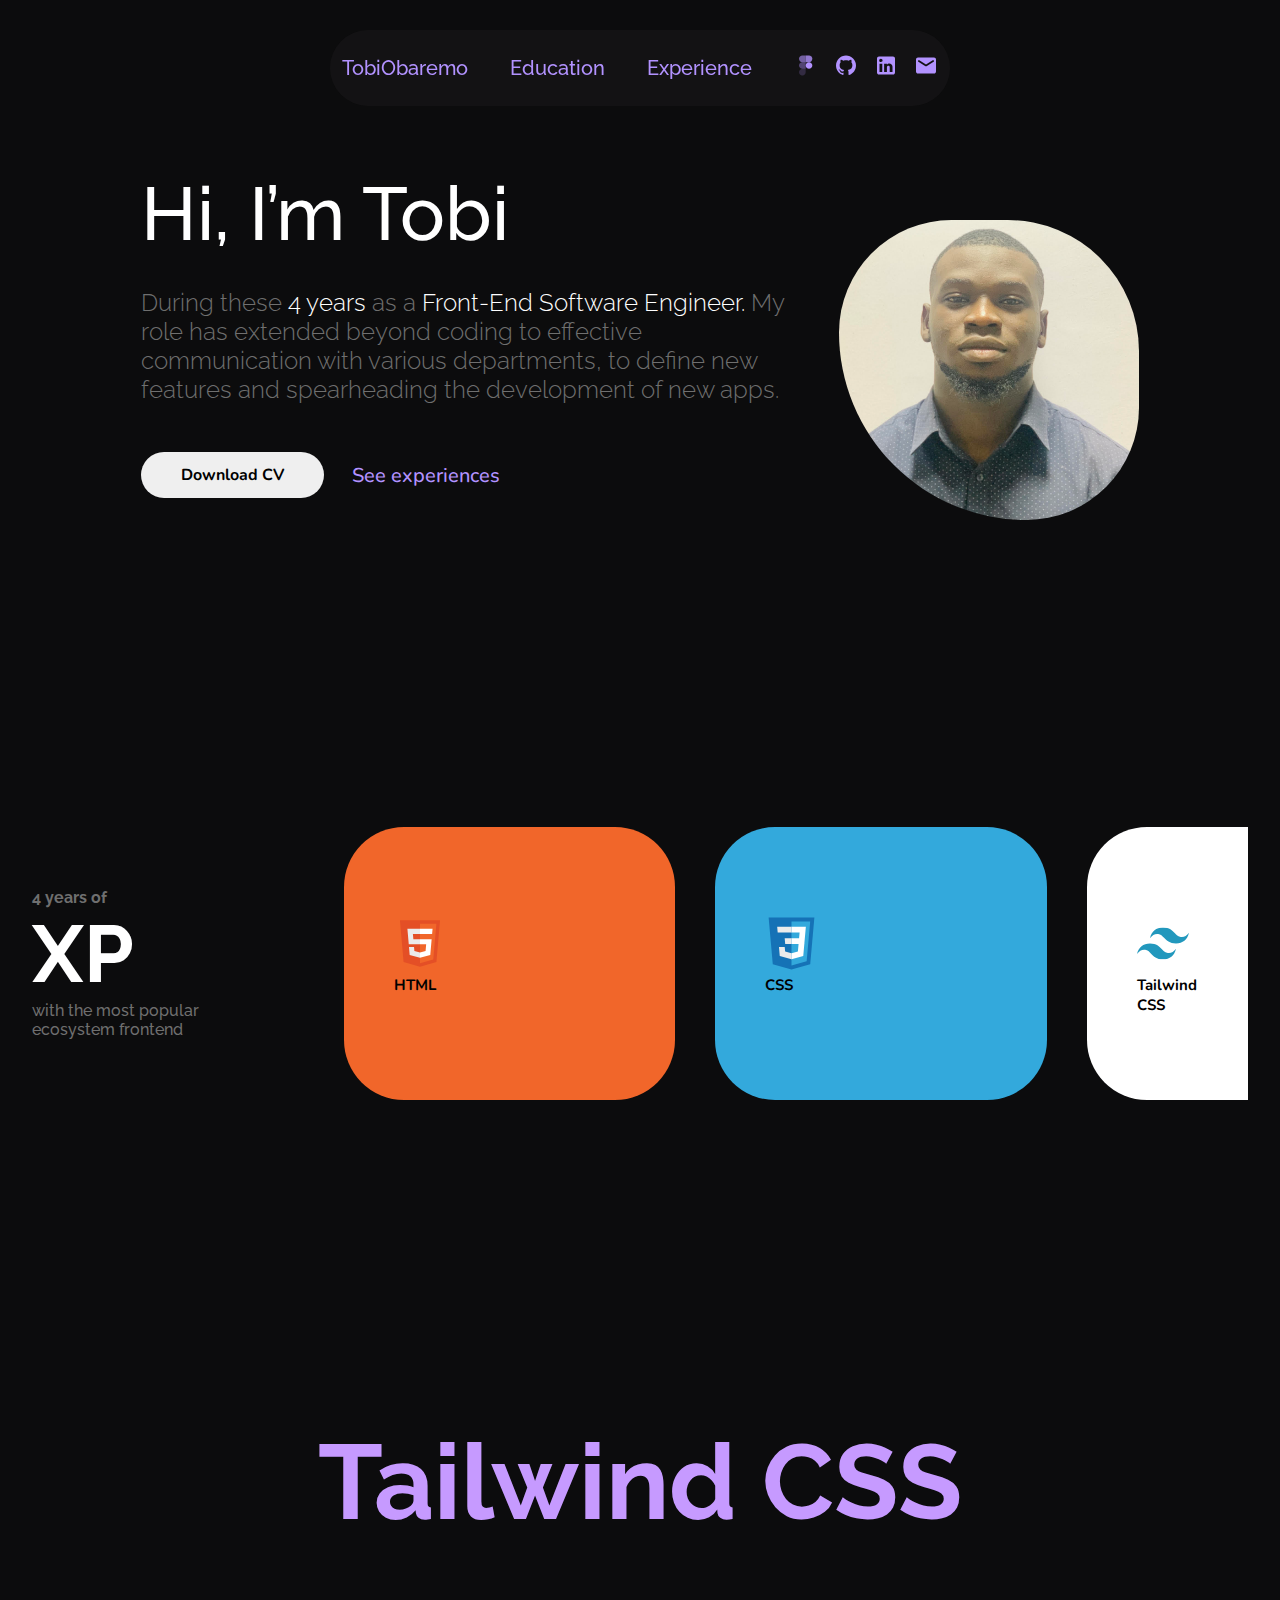
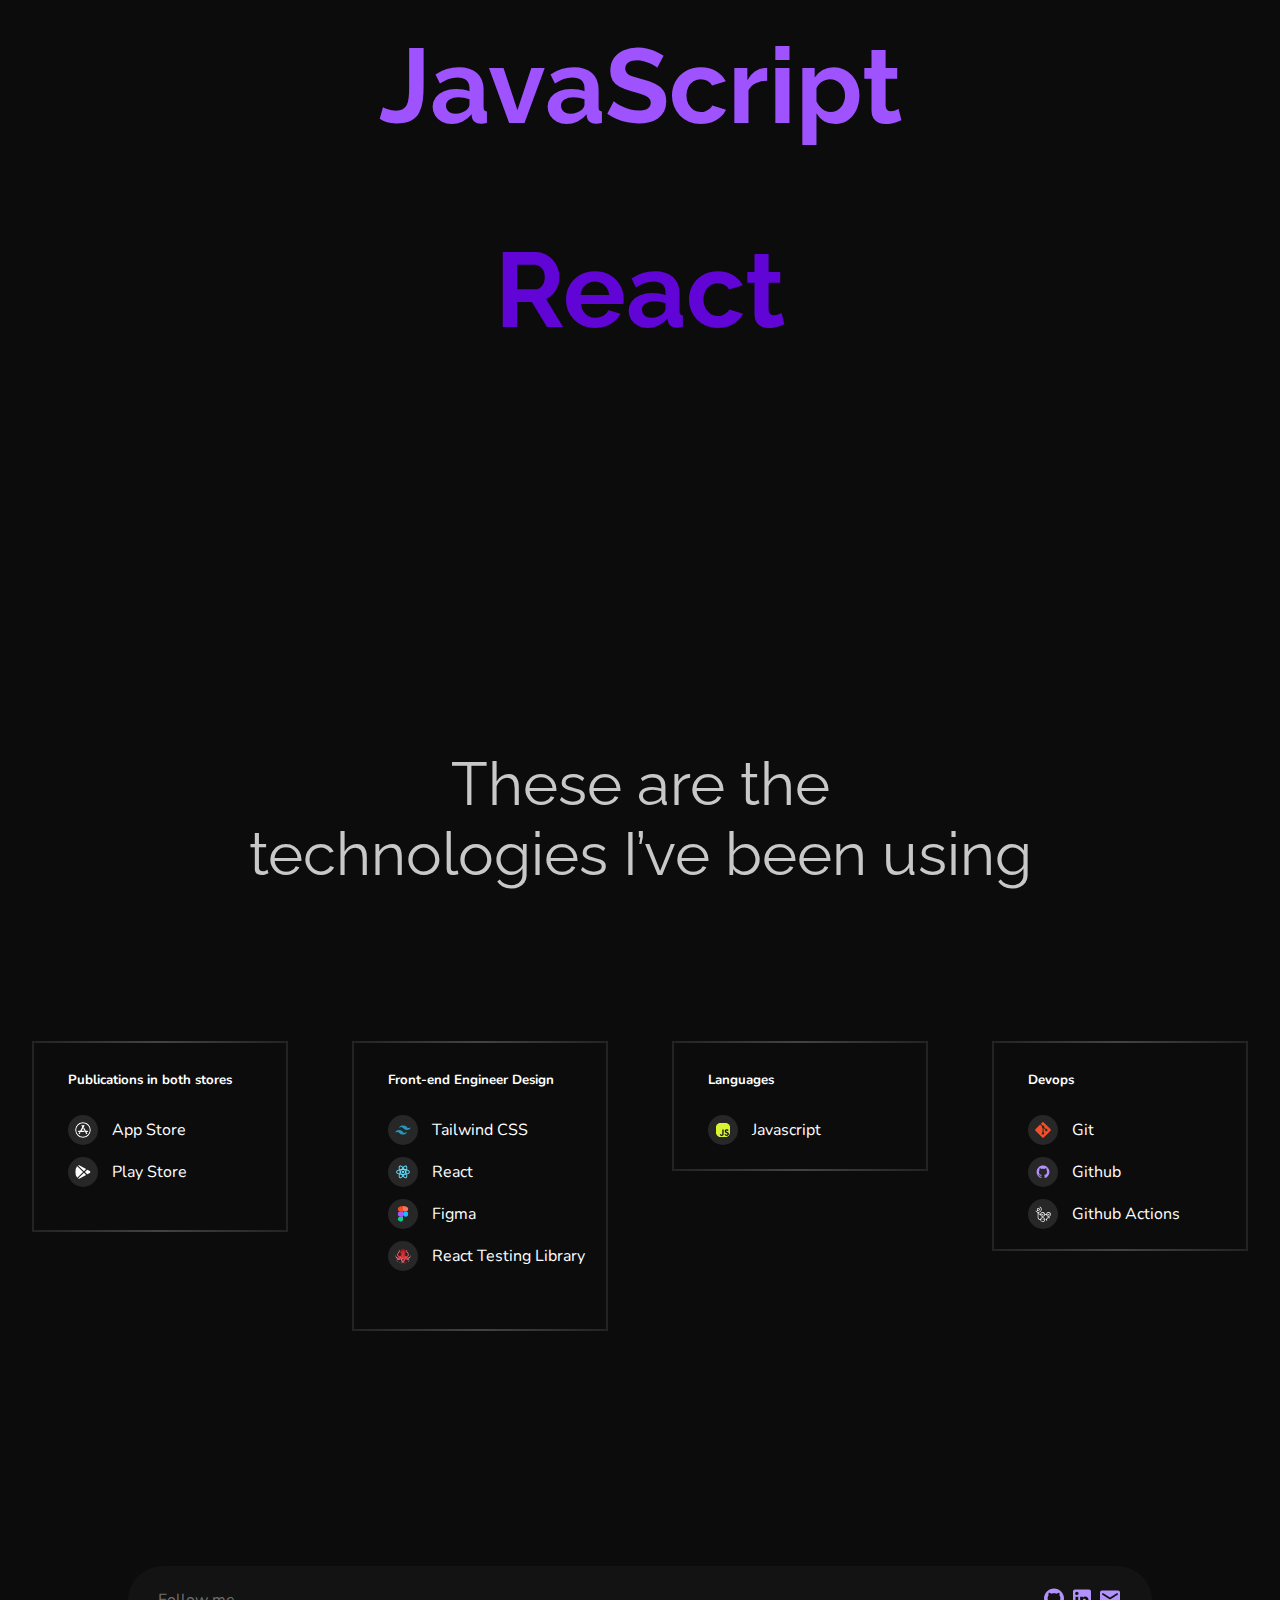
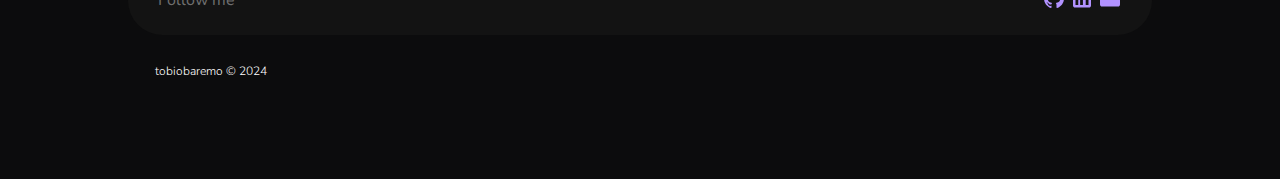
==== index.html @ 79f9483e "first commit" ====
<!DOCTYPE html>
<html lang="en">
  <head>
    <meta charset="UTF-8" />
    <meta name="viewport" content="width=device-width, initial-scale=1.0" />
    <link
      rel="stylesheet"
      href="https://cdnjs.cloudflare.com/ajax/libs/font-awesome/4.7.0/css/font-awesome.min.css"
    />
    <link rel="stylesheet" href="./css/index.css" />
    <link rel="icon" href="./assets/Icons/favwhite.ico">
    <title>Portfolio Website</title>
  </head>
  <body>
    <!-- header -->
    <header>
      <div class="navbar-container">
        <div class="nav-link-icon">
          <div class="nav-link">
            <a class="nav-anchor" href="./index.html">TobiObaremo</a>
            <a class="nav-anchor" href="./views/education.html">Education</a>
            <a class="nav-anchor" href="./views/experience.html">Experience</a>
          </div>

          <div class="icons">
            <a href="https://www.behance.net/tobiobaremo" target="_blank">
              <img class="svgs" src="./assets/Icons/figma.svg" alt="figma" />
            </a>
            <a href="https://github.com/olaoluwa-007" target="_blank">
              <img class="svgs" src="./assets/Icons/github.svg" alt="github" />
            </a>
            <a href="www.linkedin.com/in/tobi-obaremo-383ba5278" target="_blank">
              <img class="svgs" src="./assets/Icons/linkedin.svg" alt="linkedin" />
            </a>
            <a href="mailto:obaremooluwatobiloba@gmail.com" target="_blank">
              <img class="svgs" src="./assets/Icons/mail.svg" alt="mail" />
            </a>
          </div>
      </div>
    </header>

    <!-- Hero Section -->
    <section>
      <div class="hero-container">
        <div class="text-image">
          <div class="my-name">
            <h1 class="name">Hi, I’m Tobi</h1>
            <p class="self-introduction">
              During these <span>4 years</span> as a
              <span>Front-End Software Engineer.</span> My 
              role has extended beyond coding to effective 
              communication with various departments, to define new features
              and spearheading the development of new apps.
            </p>
            <div class="button-link">
              <button class="download-cv">Download CV</button>
              <a class="see-experience-link" href="./views/experience.html"
                >See experiences</a
              >
            </div>
          </div>

          <div class="image">
            <img class="myimg" src="./assets/Images/tobi.jpg" alt="Tobi Obaremo" />
          </div>
        </div>
      </div>  
    </section>

    <!-- Section 2 -->
    <section class="tools-container">
      <div class="text-tools">
        <div class="years-experience">
          <h4 class="experience">
            4 years of <br />
            <h2 class="xp">XP</h2>
            with the most popular ecosystem frontend
          </h4>
        </div>

        <div class="tools-icon">
          <aside>
            <div class="icon-box1">
              <img
                class="icon-tools1"
                src="./assets/Icons/html.svg"
                alt="HTML"
              />
              <h6 class="tool-text">HTML</h6>
            </div>

            <div class="icon-box2">
              <img
                class="icon-tools2"
                src="./assets/Icons/css3.svg"
                alt="CSS"
              />
              <h6 class="tool-text">CSS</h6>
            </div>

            <div class="icon-box3">
              <img class="icon-tools3" src="./assets/Icons/tailwindcss.svg" alt="Tailwind CSS"/>
              <h6 class="tool-text">Tailwind CSS</h6>
            </div>

            <div class="icon-box4">
              <img
                class="icon-tools4"
                src="./assets/Icons/javascript.svg"
                alt="javascript"
              />
              <h6 class="tool-text">JavaScript</h6>
            </div>
          </aside>
        </div>
      </div>
    </section>

    <!-- Section 3 -->
    <section>
      <!--the tjr stands for Tailwind-CSS, Javascript, React-->
      <div class="tjr-container">
        <div class="tjr">
          <h3 class="tc">Tailwind CSS</h3>
          <h3 class="js">JavaScript</h3>
          <h3 class="react">React</h3>
        </div>
      </div>
    </section>

    <!-- Section 4 -->
    <section>
      <div>
        <h4 class="tech-text">
          These are the
        </h4>
        <h4 class="tech-text">
          technologies I’ve been using
        </h4>
      </div>

      <div class="technology-container">
        <div class="box">
          <div class="publication">
            <h5>Publications in both stores</h5>
            <div class="pub-icon-text">
              <div class="icon-text-pair">
                <img
                  class="svg"
                  src="./assets/Icons/app-store.svg"
                  alt="App Store"
                />
                <span class="app-store">App Store</span>
              </div>

              <div class="icon-text-pair">
                <img
                  class="svg"
                  src="./assets/Icons/play_store.svg"
                  alt="Play Store"
                />
                <span class="play-store">Play Store</span>
              </div>
            </div>
          </div>
        </div>

        <!-- FED stands for Front-end Engineering Design -->
        <div class="box">
          <div class="fed">
            <h5>Front-end Engineer Design</h5>
            <div class="fed-icon-text">
              <div class="icon-text-pair">
                <img
                  class="svg"
                  src="./assets/Icons/tailwindcss.svg"
                  alt="Tailwind CSS"
                />
                <span class="tailwind-css">Tailwind CSS</span>
              </div>

              <div class="icon-text-pair">
                <img
                  class="svg"
                  src="./assets/Icons/react.svg"
                  alt="React"
                />
                <span class="react--">React</span>
              </div>

              <div class="icon-text-pair">
                <img
                  class="svg"
                  src="./assets/Icons/logos_figma.svg"
                  alt="Figma"
                />
                <span class="figma">Figma</span>
              </div>

              <div class="icon-text-pair">
                <img
                  class="svg"
                  src="./assets/Icons/testing-library.svg"
                  alt="React Testing Library"
                />
                <span class="react-testing-library">React Testing Library</span>
              </div>
            </div>
          </div>
        </div>

        <div class="box">
          <div class="language">
            <h5>Languages</h5>
            <div class="lang-icon-text">
              <div class="icon-text-pair">
                <img
                  class="svg"
                  src="./assets/Icons/javascript.svg"
                  alt="Javascript"
                />
                <span class="javascript">Javascript</span>
              </div>
            </div>
          </div>
        </div>

        <div class="box">
          <div class="devops">
            <h5>Devops</h5>
            <div class="dev-icon-text">
              <div class="icon-text-pair">
                <img
                  class="svg"
                  src="./assets/Icons/git.svg"
                  alt="Git"
                />
                <span class="git">Git</span>
              </div>

              <div class="icon-text-pair">
                <img
                  class="svg"
                  src="./assets/Icons/github.svg"
                  alt="Github"
                />
                <span>Github</span>
              </div>

              <div class="icon-text-pair">
                <img
                  class="svg"
                  src="./assets/Icons/github-actions.svg"
                  alt="Github Actions"
                />
                <span>Github Actions</span>
              </div>
            </div>
          </div>
        </div>
      </div>
    </section>

    <!-- footer -->
    <footer>
      <div class="footer-container">
        <div class="footer-text-svg">
          <div class="footer">
            <span class="footer-text">Follow me</span>
          </div>

          <div class="footer-svg">
            <a href="https://github.com/olaoluwa-007" target="_blank">
              <img src="./assets/Icons/github.svg" alt="github" />
            </a>
            <a href="www.linkedin.com/in/tobi-obaremo-383ba5278" target="_blank">
              <img src="./assets/Icons/linkedin.svg" alt="linkedin" />
            </a>
            <a href="mailto:obaremooluwatobiloba@gmail.com" target="_blank">
              <img src="./assets/Icons/mail.svg" alt="mail" />
            </a>
          </div>
        </div> 
      </div>
      <div class="copyright">tobiobaremo &copy; 2024 </div>
    </footer> 
  </body>
</html>
---- css/index.css ----
@import url('https://fonts.googleapis.com/css2?family=Raleway:ital,wght@0,100..900;1,100..900&family=Roboto:ital,wght@0,100;0,300;0,400;0,500;0,700;0,900;1,100;1,300;1,400;1,500;1,700;1,900&family=Sora:wght@100..800&display=swap');

@import url('https://fonts.googleapis.com/css2?family=Nunito:ital,wght@0,200..1000;1,200..1000&family=Raleway:ital,wght@0,100..900;1,100..900&family=Roboto:ital,wght@0,100;0,300;0,400;0,500;0,700;0,900;1,100;1,300;1,400;1,500;1,700;1,900&family=Sora:wght@100..800&display=swap');

*{
    box-sizing: border-box;
    padding: 0;
    margin: 0;
}

body{
    font-family: "raleway", sans-serif;
    background-color: #0C0C0D;
    font-style: normal;
    height: 100vh;
}

/* Header */

.navbar-container{
    width: 100%;
    display: flex;
    font-family: "raleway", sans-serif;
    justify-content: space-around;
    position: absolute;
    top: 0px;
    margin-top: 30px;
    gap: 42px;
}

.nav-link-icon{
    display: flex;
    align-items: center;
    gap: 42px;
    width: auto;
    background-color: rgba(33, 31, 35, 0.349);
    backdrop-filter: blur(30px);
    color: #B292FF;
    padding: 22.5px 12px 23.5px;
    border-radius: 50px;
    font-weight: 500;
    font-size: 20px;
}

.nav-link{
    display: flex;
    gap: 42px;    
}

.nav-anchor{
    text-decoration: none;
    color: #B292FF;
}

.nav-anchor:hover{
    color: white;
}

.nav-anchor:active{
    color: white;
}

a{
    text-decoration: none;
    list-style: none;
}
.icons{
    display: flex;
    gap: 16px;
}


/* Hero Section */
.hero-container{
    display: flex;
    width: 100%;
    align-items: center;
    justify-content: center;
    margin-top: 170px;
    font-family: "raleway", sans-serif;
}

.text-image{
    display: flex;
    justify-content: space-evenly;
    align-items: center;
    width: 85%;
}

.my-name{
    display: flex;
    flex-direction: column;
    width: 60%;
    height: 404px;
    color: #6F6F6F; 
    font-family: "raleway", sans-serif;
    font-size: 24px;
    font-weight: 300;
}

.name{
    font-weight: 500;
    font-size: 75px;
    color: #fff;
    padding-bottom: 30px;
    line-height: 88.05px;
}

span{
   color: #fff;
}

.myimg{
    width: 300px;
    height: 300px;
    border-radius: 600px 700px 600px 1000px;
}

.button-link{
    display: flex;
    width: 100%;
    align-items: center;
    padding-top: 48px;
    gap: 28px;
    
}

.download-cv{
    width: auto;
    padding: 12px 40px;
    border-radius: 50px;
    border: none;
    font-family: "nunito", sans-serif;
    font-weight: 700;
    font-size: 16px;
    transition: background-color 1.5s ease-in-out, color 0.6s ease-in-out;
}

.download-cv:hover{
    cursor: pointer;
    transform: translateY(-1px);
    color: #fff;
    background-color: #B292FF;
}

.see-experience-link{
    width: 197px;
    font-size: 20px;
    font-weight: 500;
    font-family: "nunito", sans-serif;
    text-decoration: none;
    color: #B292FF;
    transition: color 0.6s ease-in-out;
}

.see-experience-link:hover{
    transform: translateY(-1px);
    color: #fff;
}


/* section 2 */
.tools-container{
    width: 100%;
    display: flex;
    justify-content: center;
    margin-top: 253px;
    margin-bottom: 320px;
    gap: 40px;
}

.text-tools{
    width: 95%;
    display: flex;
    align-items: center;
}


.years-experience{
    color: #6F6F6F;
    font-size: 16px;
    font-weight: 500;
}

.xp{
    color: #fff;
    font-size: 80px;
    font-weight: 700;
}

.tools-icon{
    width: 95%;
    display: flex;
    justify-content: space-between;
    margin-left: 60px;
    gap: 40px;
    overflow-x: scroll;
    max-width: 100%;
}
::-webkit-scrollbar{
    overflow-x: hidden;
    display: none;
}

aside{
    display: flex;
    gap: 40px;
    justify-content: center;
    font-size: 20px;
    font-weight: 700;
}

.tool-text{
    font-family: "nunito", sans-serif;
    font-size: 15px;
    font-weight: 700;

}

.icon-box1{
    background-color: #F1662A;
    padding: 90px 229px 85px 50px;
    border-radius: 60px;
    
}

.icon-box2{
    background-color: #33A9DC;
    padding: 90px 229px 85px 50px;
    border-radius: 60px;
    
}

.icon-box3{
    background-color: white;
    padding: 90px 229px 85px 50px;
    border-radius: 60px;
}

.icon-box4{
    background-color: #C3C99E;
    padding: 90px 229px 85px 50px;
    border-radius: 60px;
}

.icon-tools1{
    width: 52.5px;
    height: 52.5px;
}
.icon-tools2{
    width: 52.5px;
    height: 52.5px;
}
.icon-tools3{
    width: 52.5px;
    height: 52.5px
}
.icon-tools4{
    width: 52.5px;
    height: 52.5px;
}

/* Section 3 */
/* the tjr stands for Tailwind-CSS, JavaScriot, React */
/* tc stands for tailwindcss */
/* js stands for javascript */


.tjr-container{
    display: flex;
    justify-content: center;
    width: 100%;
    margin-bottom: 317px;
}

.tjr{
    width: 80%;
    text-align: center;
    font-weight: 600;
    font-size: 90px;
}

.tc{
    padding-bottom: 80px;
    color: #C69AFF;
}

.js{
    padding-bottom: 80px;
    color: #9F53FF;
}

.react{
    padding-bottom: 80px;
    color: #6104D6;
}

/* Section 4 */
.tech-text{
    text-align: center;
    font-family: "Raleway",  sans-serif;
    font-size: 60px;
    font-weight: 400;
    color: #C8C8C8;
}

.technology-container{
    display: flex;
    width: 100%;
    justify-content: space-around;
    margin-top: 152px;
    color: #fff;
    font-family: "nunito", sans-serif;
    font-size: 16px;
    font-weight: 400;
}

.box{
    width: 20%;
    display: flex;
   
}

.publication{
    border: 2px solid transparent; 
    border-image: linear-gradient(to right, #232323, #434343, #232323);
    border-image-slice: 1;
    border-radius: 15px;
    width: 300px;
    height: 191px;
    padding-top: 28px; 
    padding-left: 34px;
}

.pub-icon-text{
   display: block;
   padding-top: 14px;
   padding-bottom: 14px;  
}

.icon-text-pair{
    font-size: 16px;
    font-family: "nunito", sans-serif;
    display: flex;
    align-items: center;
    gap: 14px;
    padding-top: 12px;
}

.fed{
    border: 2px solid transparent; 
    border-image: linear-gradient(to right, #232323, #434343, #232323); 
    border-image-slice: 1;
    border-radius: 15px;
    width: 300px;
    height: 290px;
    padding-top: 28px; 
    padding-left: 34px;

}

.fed-icon-text{
    display: block;
    padding-top: 14px;
    padding-bottom: 14px;
}

.language{
    border: 2px solid transparent; 
    border-image: linear-gradient(to right, #232323, #434343, #232323); 
    border-image-slice: 1;
    border-radius: 15px;
    width: 300px;
    height: 130px;
    padding-top: 28px; 
    padding-left: 34px;
}

.lang-icon-text{
    display: block;
    padding-top: 14px;
    padding-bottom: 14px;
}

.devops{
    border: 2px solid transparent; 
    border-image: linear-gradient(to right, #232323, #434343, #232323);
    border-image-slice: 1;
    border-radius: 15px;
    width: 300px;
    height: 210px;
    padding-top: 28px; 
    padding-left: 34px;
}

.dev-icon-text{
    display: block;
    padding-top: 14px;
    padding-bottom: 14px;
}

.svg{
    width: 30px;
    height: 30px;
    background: #272727;
    padding: 7px;
    border-radius: 30px;
}

/* footer */

.footer-container{
    width: 100%;
    margin-top: 235px;
    display:  flex;
    justify-content: center;
}

.footer-text-svg{
    width: 80%;
    display: flex;
    justify-content: space-between;
    background-color: #131313;
    padding: 20px 30px;
    border-radius: 50px;
    align-items: center;

}


.footer-text{
    color: #6f6f6f;
    font-family: "Nunito", sans-serif;
}

.copyright{
    font-size: 12px;
    font-weight: 300;
    font-family: "Nunito", sans-serif;
    color: #fff;
    padding-left: 155px;
    padding-top: 28px;
    padding-bottom: 100px;
}

/* Responsive design starts here */
@media (max-width: 1024px){
    /* Section 2 */
    .tools-icon{
        width: 85%;
    }


    /* footer */
    .footer-text-svg{
        padding: 10px 20px;
    }

    .copyright{
        font-size: 10px;
        padding-left: 130px;
    }
    
}

@media (max-width: 768px){
    /* Header */

    .nav-link-icon{
        width: auto;
    }

    .nav-link{
        gap: 40px;
        font-size: 18px ;   
    }

    .icons{
        display: none;
    }

    /* Hero Section */

    .text-image{
        flex-direction: column-reverse;
    }

    .myimg{
        width: 200px;
        height: 200px;
        border-radius: 600px 700px 600px 1000px;
    }

    .my-name{
        width: 80%;
        text-align: center;
        font-size: 20px;
    }

   
    .name{
        font-weight: 400;
        font-size: 50px;
        padding-bottom: 10px;
    }

    .button-link{
        flex-direction: column;
        justify-content: center;
        gap: 45px;
    }

    .download-cv{
        width: 284px;
        font-size: 16px;
    }

    .see-experience-link{
        width: 297px;
        font-size: 20px;
    }
    

    /* Section 2 */

    .tools-container{
        margin-top: 320px;
    }


    .years-experience{
        text-align: center;
        color: #6F6F6F;
        font-size: 20px;
        font-weight: 500;
    }


    .text-tools{
        flex-direction: column;
        gap: 40px;
        width: 80%;
    }

    .tools-icon{
        width: 90%;
        max-width: 100%;
    }

    .icon-box1{
        width: 320px;
        height: 230px;
        padding: 90px 229px 85px 50px;
    }
    
    .icon-box2{
        width: 320px;
        height: 230px;
        padding: 90px 229px 85px 50px;    
    }
    
    .icon-box3{
        width: 320px;
        height: 230px;
        padding: 90px 229px 85px 50px;
    }

    .icon-box4{
        width: 320px;
        height: 230px;
        padding: 90px 229px 85px 50px;
    }

    /* Section 3 */

    .tjr{
        width: 100%;
        text-align: center;
        font-weight: 600;
        font-size: 40px;
    }

    /* Section 4 */

    .tech-text{  
        font-size: 40px;
    }

    .technology-container{
        flex-direction: column;
        align-items: center;
        gap: 30px;
        text-align: center;
        font-size: 16px; 
    }

    
    .box{
        justify-content: center;
        width: 80%;
    }

    .publication{
        width: 100%;
        padding: 24px 10px 16px 10px;
    }

    .fed{
        width: 100%;
        padding: 24px 10px 16px 10px;
    }

    .language{
        width: 100%;
        padding: 24px 10px 16px 10px;
    }

    .devops{
        width: 100%;
        padding: 24px 10px 16px 10px;
    }

    .icon-text-pair{
        font-size: 15px;
    }

    /* footer */

    .footer-text-svg{
        padding: 5px 20px;
    }

    .copyright{
        padding-left: 98px;
    }
}

@media (max-width: 430px){

    .nav-link{
        gap: 30px;
        font-size: 16px ;   
    }

    .copyright{
        padding-left: 65px;
    }
}

@media (max-width: 425px){

   /* Header */
    .nav-link{
        gap: 20px;
        font-size: 15px;
    }


    .icon-box1{
        width: 320px;
        height: 200px;
        padding: 90px 229px 85px 50px;
    }
    
    .icon-box2{
        width: 320px;
        height: 200px;
        padding: 90px 229px 85px 50px;    
    }
    
    .icon-box3{
        width: 320px;
        height: 200px;
        padding: 90px 229px 85px 50px;
    }

    .icon-box4{
        width: 320px;
        height: 200px;
        padding: 90px 229px 85px 50px;
    }
   
}

@media (max-width: 400px){
    .copyright{
        padding-left: 63px;
    }
}

@media (max-width: 320px) {
    .nav-link{
        gap: 20px;
        font-size: 12px ;   
    }

    .name{
        font-size: 40px;
    }

    .my-name{
        font-size: 15px;
    }

    .download-cv{
        width: 200px;
        font-size: 16px;
    }

    .tech-text{
        font-size: 25px;
    }

    .copyright{
        padding-left: 55px;
    }
}
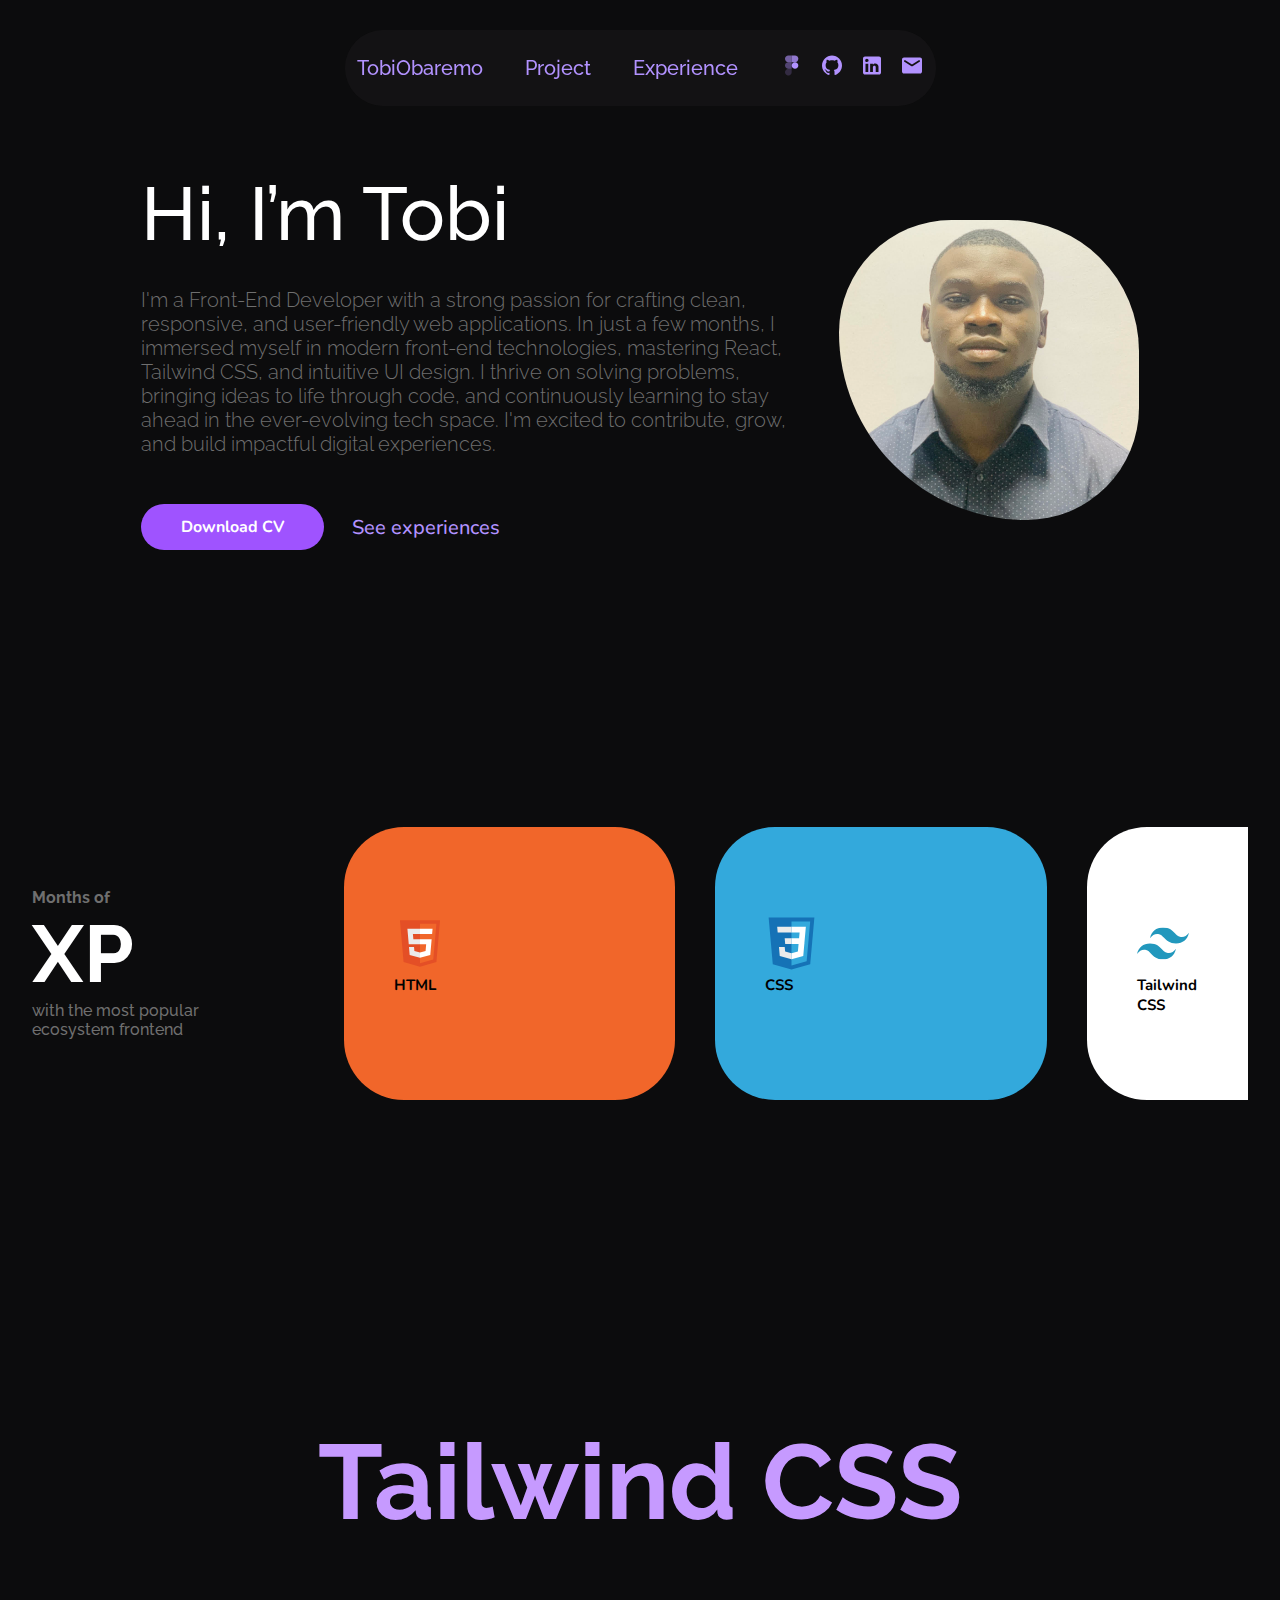
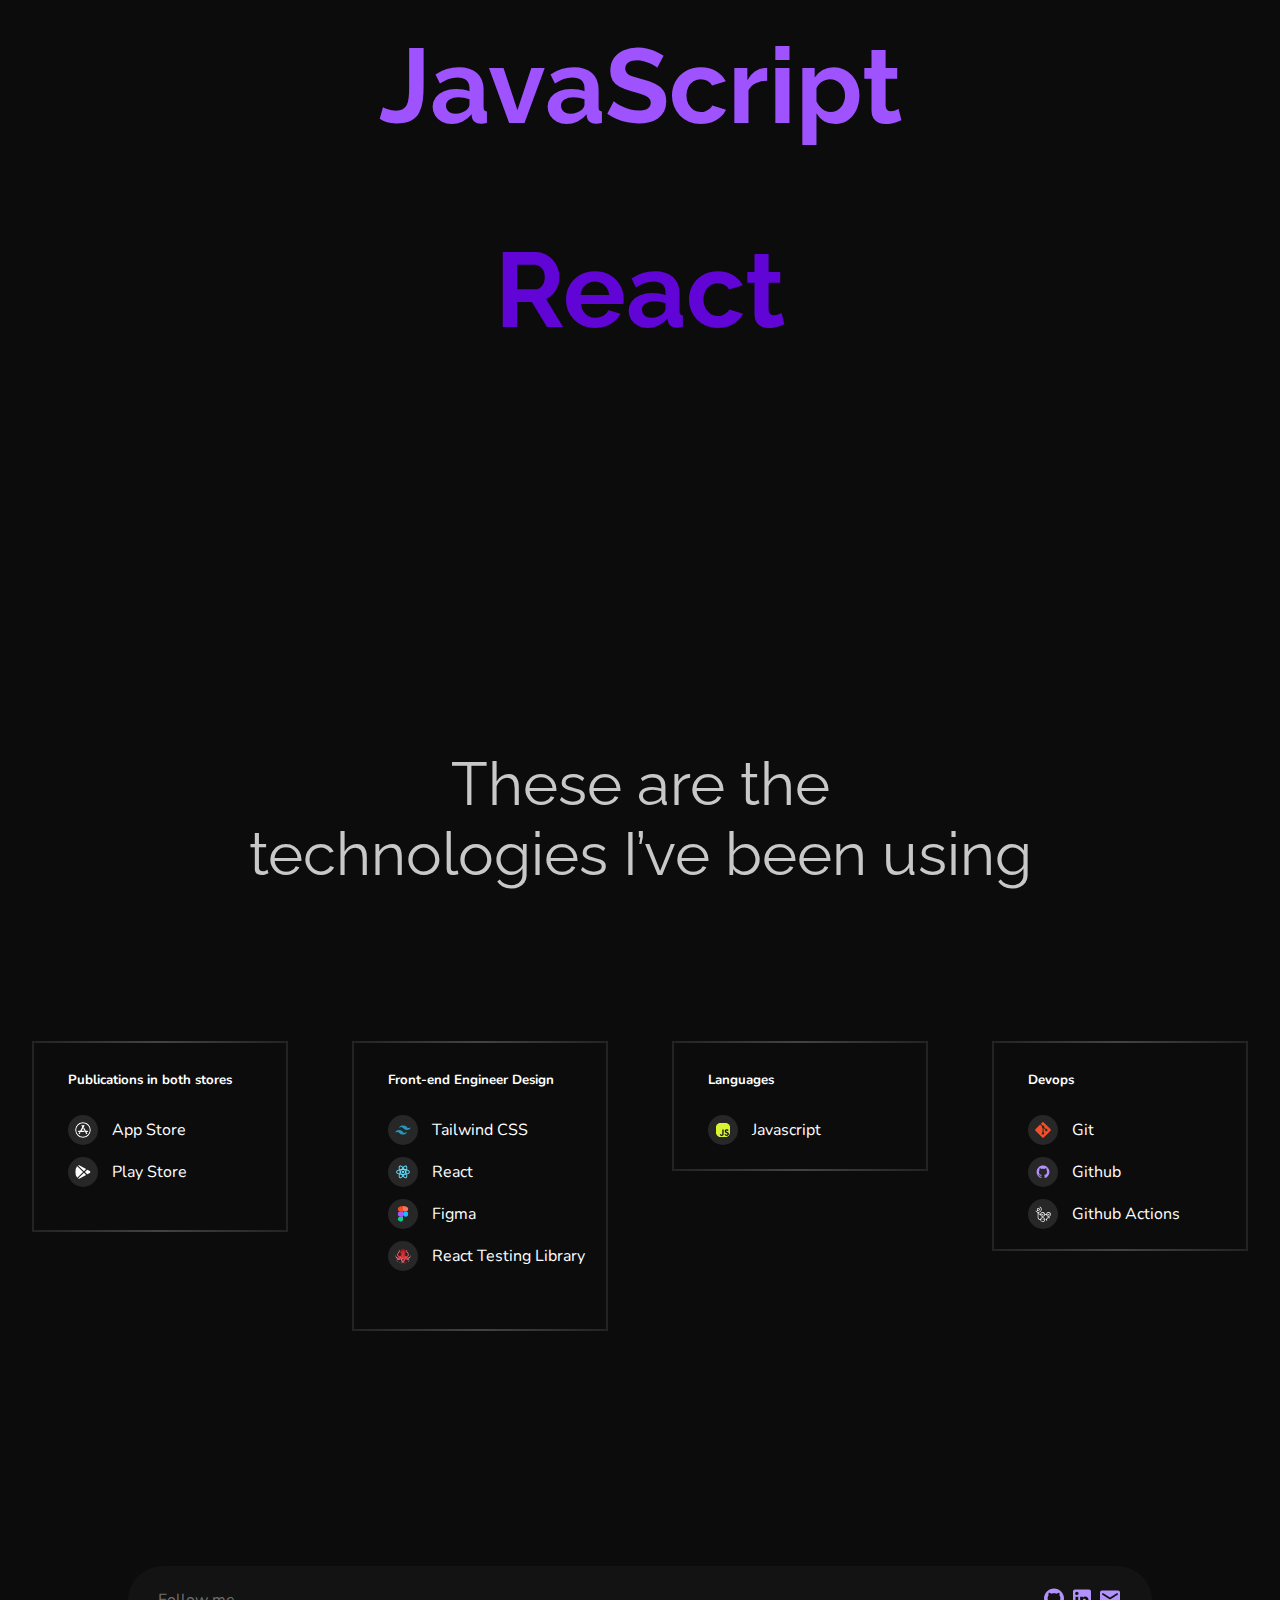
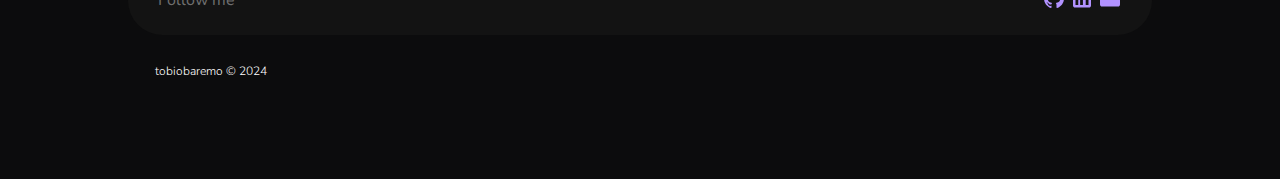
==== commit 50f5a3f9: "final commit" ====
--- a/index.html
+++ b/index.html
@@ -18,7 +18,7 @@
         <div class="nav-link-icon">
           <div class="nav-link">
             <a class="nav-anchor" href="./index.html">TobiObaremo</a>
-            <a class="nav-anchor" href="./views/education.html">Education</a>
+            <a class="nav-anchor" href="./views/project.html">Project</a>
             <a class="nav-anchor" href="./views/experience.html">Experience</a>
           </div>
 
@@ -29,7 +29,7 @@
             <a href="https://github.com/olaoluwa-007" target="_blank">
               <img class="svgs" src="./assets/Icons/github.svg" alt="github" />
             </a>
-            <a href="www.linkedin.com/in/tobi-obaremo-383ba5278" target="_blank">
+            <a href="https://www.linkedin.com/in/tobi-obaremo-383ba5278" target="_blank">
               <img class="svgs" src="./assets/Icons/linkedin.svg" alt="linkedin" />
             </a>
             <a href="mailto:obaremooluwatobiloba@gmail.com" target="_blank">
@@ -46,14 +46,12 @@
           <div class="my-name">
             <h1 class="name">Hi, I’m Tobi</h1>
             <p class="self-introduction">
-              During these <span>4 years</span> as a
-              <span>Front-End Software Engineer.</span> My 
-              role has extended beyond coding to effective 
-              communication with various departments, to define new features
-              and spearheading the development of new apps.
+              I'm a Front-End Developer with a strong passion for crafting clean, responsive, and user-friendly web applications. In just a few months, I immersed myself in modern front-end technologies, mastering React, Tailwind CSS, and intuitive UI design. I thrive on solving problems, bringing ideas to life through code, and continuously learning to stay ahead in the ever-evolving tech space. I'm excited to contribute, grow, and build impactful digital experiences.
             </p>
             <div class="button-link">
-              <button class="download-cv">Download CV</button>
+              <a href="./assets/File/Tobi Obaremo resume.pdf" download="Tobi_Obaremo_resume.pdf" class="download-btn">
+                Download CV
+              </a>
               <a class="see-experience-link" href="./views/experience.html"
                 >See experiences</a
               >
@@ -72,7 +70,7 @@
       <div class="text-tools">
         <div class="years-experience">
           <h4 class="experience">
-            4 years of <br />
+            Months of <br />
             <h2 class="xp">XP</h2>
             with the most popular ecosystem frontend
           </h4>
@@ -273,7 +271,7 @@
             <a href="https://github.com/olaoluwa-007" target="_blank">
               <img src="./assets/Icons/github.svg" alt="github" />
             </a>
-            <a href="www.linkedin.com/in/tobi-obaremo-383ba5278" target="_blank">
+            <a href="https://www.linkedin.com/in/tobi-obaremo-383ba5278" target="_blank">
               <img src="./assets/Icons/linkedin.svg" alt="linkedin" />
             </a>
             <a href="mailto:obaremooluwatobiloba@gmail.com" target="_blank">
--- a/css/index.css
+++ b/css/index.css
@@ -22,7 +22,7 @@
     display: flex;
     font-family: "raleway", sans-serif;
     justify-content: space-around;
-    position: absolute;
+    position: fixed;
     top: 0px;
     margin-top: 30px;
     gap: 42px;
@@ -98,6 +98,9 @@
     font-weight: 300;
 }
 
+.self-introduction{
+    font-size: 20px;
+}
 .name{
     font-weight: 500;
     font-size: 75px;
@@ -106,9 +109,6 @@
     line-height: 88.05px;
 }
 
-span{
-   color: #fff;
-}
 
 .myimg{
     width: 300px;
@@ -125,7 +125,7 @@
     
 }
 
-.download-cv{
+.download-btn{
     width: auto;
     padding: 12px 40px;
     border-radius: 50px;
@@ -133,10 +133,12 @@
     font-family: "nunito", sans-serif;
     font-weight: 700;
     font-size: 16px;
+    background-color: #9F53FF;
+    color: #fff;
     transition: background-color 1.5s ease-in-out, color 0.6s ease-in-out;
 }
 
-.download-cv:hover{
+.download-btn:hover{
     cursor: pointer;
     transform: translateY(-1px);
     color: #fff;
